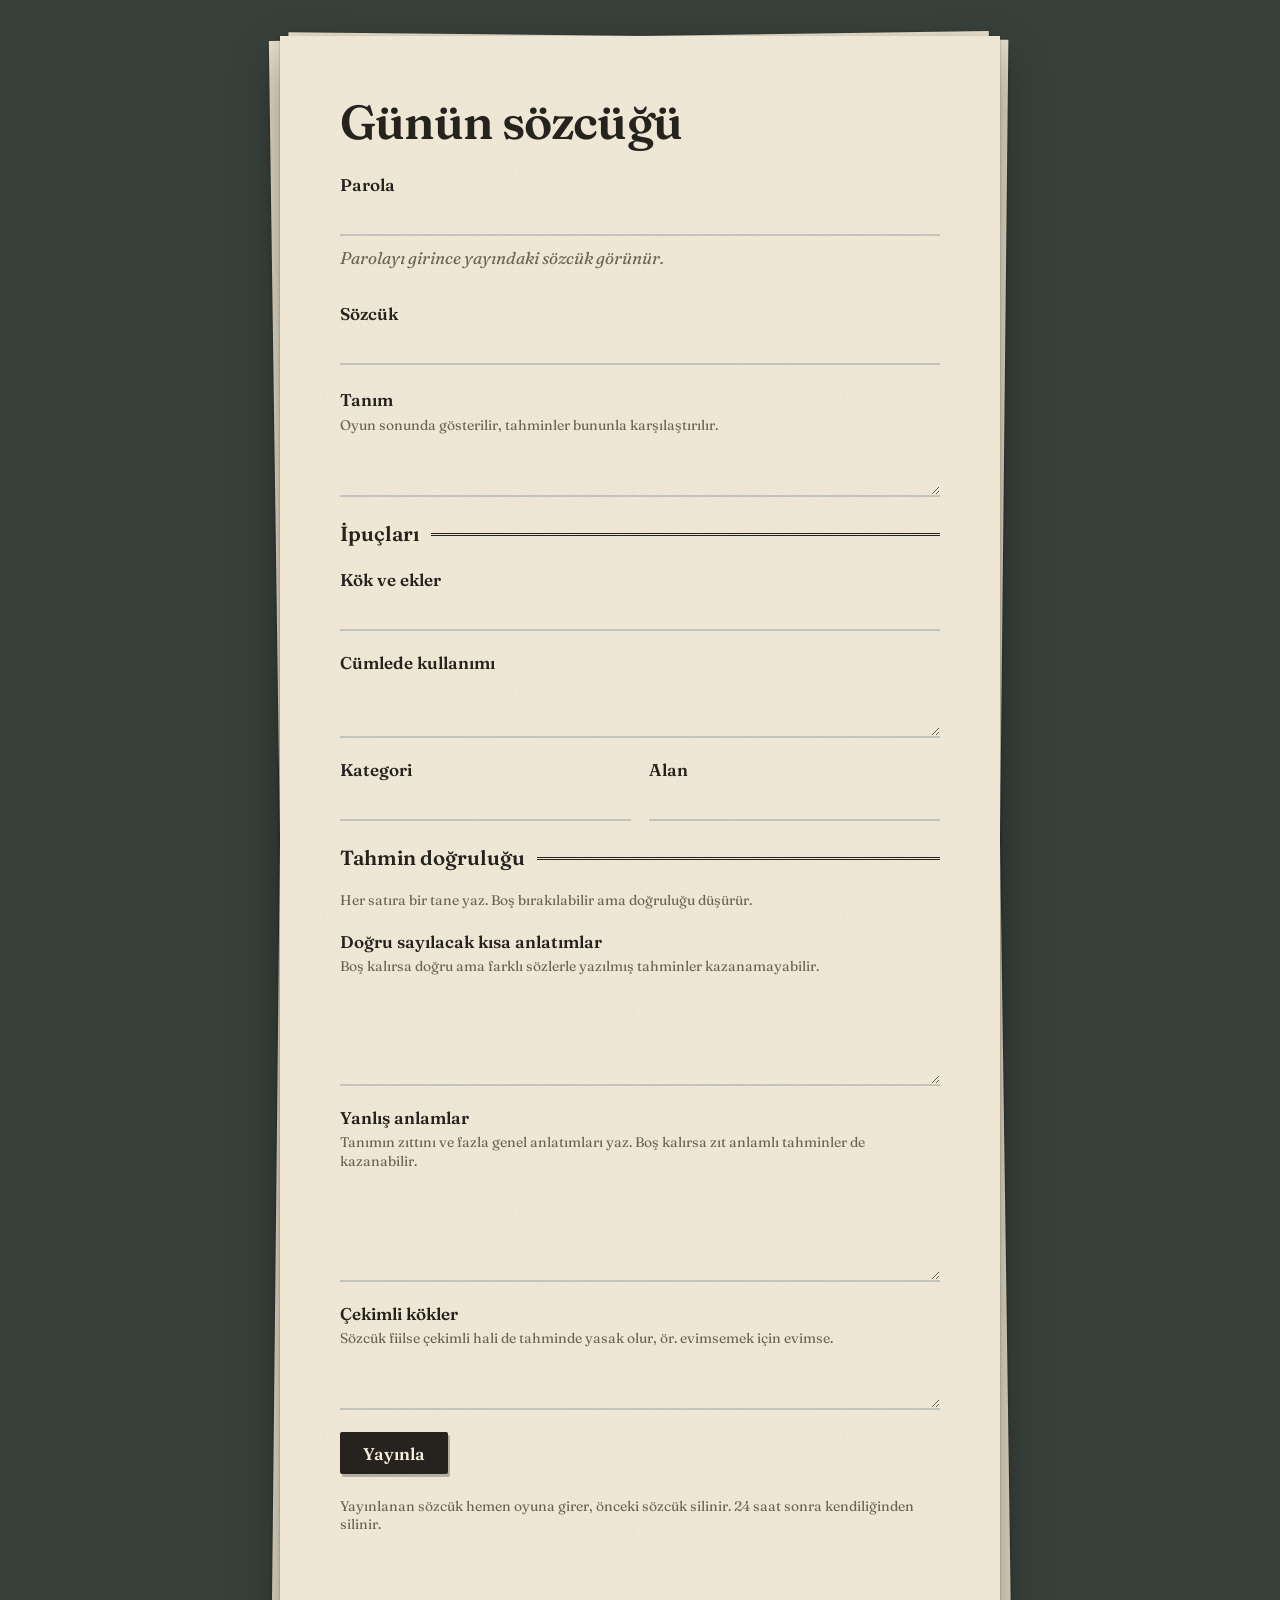
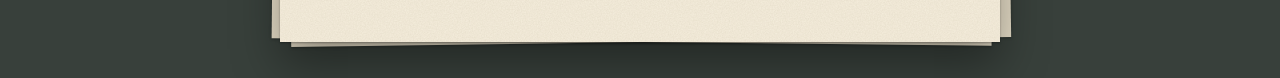
==== frontend/admin/index.html @ 65b95949 "Günün sözcüğünü yönetim sayfasından yükle Sabit bulmaca listesi yerine günün sözcüğü ADMIN_TOKEN kor" ====
<!DOCTYPE html>
<html lang="tr">
<head>
  <meta charset="utf-8">
  <meta name="viewport" content="width=device-width, initial-scale=1">
  <meta name="robots" content="noindex">
  <title>Sözcüklemece yönetim</title>
  <link rel="stylesheet" href="../style.css">
  <link rel="stylesheet" href="admin.css">
</head>
<body>
  <main class="sheet">
    <h1 class="admin-title">Günün sözcüğü</h1>

    <label class="admin-field admin-token">
      <span class="admin-label">Parola</span>
      <input id="admin-token" type="password" autocomplete="current-password">
    </label>
    <p id="word-status" class="admin-status" role="status">Parolayı girince yayındaki sözcük görünür.</p>

    <form id="word-form" class="admin-form" autocomplete="off">
      <label class="admin-field">
        <span class="admin-label">Sözcük</span>
        <input name="word" maxlength="60" required>
      </label>

      <label class="admin-field">
        <span class="admin-label">Tanım</span>
        <span class="admin-help">Oyun sonunda gösterilir, tahminler bununla karşılaştırılır.</span>
        <textarea name="definition" rows="2" maxlength="500" required></textarea>
      </label>

      <fieldset class="admin-group">
        <legend>İpuçları</legend>
        <label class="admin-field">
          <span class="admin-label">Kök ve ekler</span>
          <input name="parts" maxlength="500" required>
        </label>
        <label class="admin-field">
          <span class="admin-label">Cümlede kullanımı</span>
          <textarea name="sentence" rows="2" maxlength="500" required></textarea>
        </label>
        <div class="admin-row">
          <label class="admin-field">
            <span class="admin-label">Kategori</span>
            <input name="category" maxlength="60" required>
          </label>
          <label class="admin-field">
            <span class="admin-label">Alan</span>
            <input name="field" maxlength="60" required>
          </label>
        </div>
      </fieldset>

      <fieldset class="admin-group">
        <legend>Tahmin doğruluğu</legend>
        <p class="admin-help">Her satıra bir tane yaz. Boş bırakılabilir ama doğruluğu düşürür.</p>
        <label class="admin-field">
          <span class="admin-label">Doğru sayılacak kısa anlatımlar</span>
          <span class="admin-help">Boş kalırsa doğru ama farklı sözlerle yazılmış tahminler kazanamayabilir.</span>
          <textarea name="also_accepted" rows="4"></textarea>
        </label>
        <label class="admin-field">
          <span class="admin-label">Yanlış anlamlar</span>
          <span class="admin-help">Tanımın zıttını ve fazla genel anlatımları yaz. Boş kalırsa zıt anlamlı tahminler de kazanabilir.</span>
          <textarea name="wrong_meanings" rows="4"></textarea>
        </label>
        <label class="admin-field">
          <span class="admin-label">Çekimli kökler</span>
          <span class="admin-help">Sözcük fiilse çekimli hali de tahminde yasak olur, ör. evimsemek için evimse.</span>
          <textarea name="inflected_stems" rows="2"></textarea>
        </label>
      </fieldset>

      <button id="publish-button" class="button admin-publish" type="submit">Yayınla</button>
      <p class="admin-help">Yayınlanan sözcük hemen oyuna girer, önceki sözcük silinir. 24 saat sonra kendiliğinden silinir.</p>
      <p id="form-message" class="admin-message" role="alert"></p>
    </form>
  </main>
  <script src="admin.js"></script>
</body>
</html>
---- frontend/style.css ----
@font-face {
  font-family: "Fraunces";
  font-style: normal;
  font-weight: 100 900;
  font-display: swap;
  src: url("fonts/fraunces-latin-ext-wght-normal.woff2") format("woff2");
  unicode-range: U+0100-02BA, U+02BD-02C5, U+02C7-02CC, U+02CE-02D7, U+02DD-02FF, U+0304, U+0308, U+0329, U+1D00-1DBF, U+1E00-1E9F, U+1EF2-1EFF, U+2020, U+20A0-20AB, U+20AD-20C0, U+2113, U+2C60-2C7F, U+A720-A7FF;
}

@font-face {
  font-family: "Fraunces";
  font-style: normal;
  font-weight: 100 900;
  font-display: swap;
  src: url("fonts/fraunces-latin-wght-normal.woff2") format("woff2");
  unicode-range: U+0000-00FF, U+0131, U+0152-0153, U+02BB-02BC, U+02C6, U+02DA, U+02DC, U+2000-206F, U+20AC, U+2122, U+2191, U+2193, U+2212, U+2215, U+FEFF, U+FFFD;
}

@font-face {
  font-family: "Fraunces";
  font-style: italic;
  font-weight: 100 900;
  font-display: swap;
  src: url("fonts/fraunces-latin-ext-wght-italic.woff2") format("woff2");
  unicode-range: U+0100-02BA, U+02BD-02C5, U+02C7-02CC, U+02CE-02D7, U+02DD-02FF, U+0304, U+0308, U+0329, U+1D00-1DBF, U+1E00-1E9F, U+1EF2-1EFF, U+2020, U+20A0-20AB, U+20AD-20C0, U+2113, U+2C60-2C7F, U+A720-A7FF;
}

@font-face {
  font-family: "Fraunces";
  font-style: italic;
  font-weight: 100 900;
  font-display: swap;
  src: url("fonts/fraunces-latin-wght-italic.woff2") format("woff2");
  unicode-range: U+0000-00FF, U+0131, U+0152-0153, U+02BB-02BC, U+02C6, U+02DA, U+02DC, U+2000-206F, U+20AC, U+2122, U+2191, U+2193, U+2212, U+2215, U+FEFF, U+FFFD;
}

@font-face {
  font-family: "Caveat";
  font-style: normal;
  font-weight: 600;
  font-display: swap;
  src: url("fonts/caveat-latin-ext-600-normal.woff2") format("woff2");
  unicode-range: U+0100-02BA, U+02BD-02C5, U+02C7-02CC, U+02CE-02D7, U+02DD-02FF, U+0304, U+0308, U+0329, U+1D00-1DBF, U+1E00-1E9F, U+1EF2-1EFF, U+2020, U+20A0-20AB, U+20AD-20C0, U+2113, U+2C60-2C7F, U+A720-A7FF;
}

@font-face {
  font-family: "Caveat";
  font-style: normal;
  font-weight: 600;
  font-display: swap;
  src: url("fonts/caveat-latin-600-normal.woff2") format("woff2");
  unicode-range: U+0000-00FF, U+0131, U+0152-0153, U+02BB-02BC, U+02C6, U+02DA, U+02DC, U+2000-206F, U+20AC, U+2122, U+2191, U+2193, U+2212, U+2215, U+FEFF, U+FFFD;
}

:root {
  --desk: #38403b;
  --paper: #f5eedd;
  --paper-under: #e8dfc9;
  --ink: #26231e;
  --ink-soft: #6c6355;
  --pen-blue: #26408f;
  --pencil-red: #b3271d;
  --rule: rgba(58, 84, 120, 0.24);
  --serif: "Fraunces", Georgia, "Times New Roman", serif;
  --hand: "Caveat", "Segoe Print", cursive;
  --sheet-margin: 36px;
  --sheet-padding: clamp(28px, 6vw, 60px);
  --grain: url("data:image/svg+xml,%3Csvg xmlns='http://www.w3.org/2000/svg' width='260' height='260'%3E%3Cfilter id='n'%3E%3CfeTurbulence type='fractalNoise' baseFrequency='.75' numOctaves='3' stitchTiles='stitch'/%3E%3CfeColorMatrix values='0 0 0 0 .36 0 0 0 0 .28 0 0 0 0 .17 .16 0 0 0 0'/%3E%3C/filter%3E%3Crect width='100%25' height='100%25' filter='url(%23n)'/%3E%3C/svg%3E");
}

*,
*::before,
*::after {
  box-sizing: border-box;
}

[hidden] {
  display: none !important;
}

html {
  font-size: 17px;
}

body {
  margin: 0;
  min-height: 100dvh;
  padding: var(--sheet-margin) 16px;
  color: var(--ink);
  background: var(--desk);
  font-family: var(--serif);
  line-height: 1.5;
}

.sheet {
  position: relative;
  max-width: 720px;
  min-height: calc(100dvh - 2 * var(--sheet-margin));
  margin: 0 auto;
  padding: var(--sheet-padding);
  background-color: var(--paper);
  background-image: var(--grain);
  box-shadow: 0 1px 2px rgba(0, 0, 0, 0.3), 0 22px 44px rgba(0, 0, 0, 0.38);
}

.sheet::before,
.sheet::after {
  content: "";
  position: absolute;
  inset: 0;
  z-index: -1;
  background-color: var(--paper-under);
  box-shadow: 0 1px 3px rgba(0, 0, 0, 0.3);
}

.sheet::before {
  transform: rotate(-0.8deg);
}

.sheet::after {
  transform: rotate(0.6deg);
}

h1,
h2,
p {
  margin: 0;
}

.landing-page {
  --sheet-margin: 20px;
}

.landing-page .sheet {
  max-width: clamp(720px, 82vw, 1240px);
}

.landing {
  display: flex;
  flex-direction: column;
  align-items: center;
  justify-content: center;
  min-height: calc(100dvh - 2 * var(--sheet-margin) - 2 * var(--sheet-padding));
  text-align: center;
}

.logo {
  font-size: clamp(3.4rem, 8.6vw, 9rem);
  font-weight: 600;
  line-height: 1.05;
  letter-spacing: -0.025em;
}

.logo-gloss {
  max-width: 36rem;
  margin-top: 1.5rem;
  padding-top: 1.5rem;
  border-top: 3px double var(--ink);
  color: var(--ink-soft);
  font-size: clamp(1.15rem, 1.75vw, 1.6rem);
  text-wrap: balance;
}

.logo-gloss em {
  color: var(--pencil-red);
}

.play-area {
  min-height: 3.8rem;
  margin-top: 3rem;
}

.today-date {
  margin-top: 1.8rem;
  color: var(--ink-soft);
  font-size: 1.05rem;
  font-style: italic;
}

.button {
  padding: 0.62em 1.35em;
  border: 0;
  border-radius: 2px;
  color: var(--paper);
  background: var(--ink);
  box-shadow: 2px 3px 0 rgba(38, 35, 30, 0.28);
  font-family: var(--serif);
  font-size: 1rem;
  font-weight: 600;
  cursor: pointer;
  transition: transform 0.08s ease, box-shadow 0.08s ease;
}

.button:hover {
  transform: translate(-1px, -1px);
  box-shadow: 3px 4px 0 rgba(38, 35, 30, 0.28);
}

.button:active {
  transform: translate(1px, 2px);
  box-shadow: 0 0 0 rgba(38, 35, 30, 0.28);
}

.button:disabled {
  opacity: 0.55;
  cursor: wait;
}

.button-play {
  padding: 0.7em 1.6em;
  font-size: clamp(1.1rem, 1.7vw, 1.5rem);
}

.button:focus-visible,
.hint-button:focus-visible {
  outline: 2px solid var(--pen-blue);
  outline-offset: 3px;
}

.game-header {
  text-align: center;
}

.game-word {
  font-size: clamp(2.3rem, 11vw, 5rem);
  animation: word-appears 0.4s ease-out;
}

.timer {
  display: block;
  margin-top: 0.7rem;
  font-size: 1.6rem;
  font-weight: 600;
  line-height: 1;
  font-variant-numeric: tabular-nums lining-nums;
  letter-spacing: -0.01em;
}

.time-bar {
  height: 3px;
  margin-top: 0.45rem;
  background: var(--rule);
}

.time-bar-fill {
  width: 100%;
  height: 100%;
  background: var(--ink);
}

.low-time .timer {
  color: var(--pencil-red);
}

.low-time .time-bar-fill {
  background: var(--pencil-red);
}

.headword {
  font-size: clamp(2.3rem, 8vw, 3.4rem);
  font-weight: 600;
  line-height: 1.1;
  letter-spacing: -0.02em;
  overflow-wrap: anywhere;
}

.hint-list {
  display: flex;
  flex-wrap: wrap;
  gap: 0.55rem 0.7rem;
  margin-top: 0.5rem;
}

.hint-slot-open {
  flex-basis: 100%;
  order: -1;
}

.hint-button {
  display: inline-flex;
  gap: 0.55em;
  padding: 0.34em 0.7em;
  border: 1px dashed var(--ink-soft);
  border-radius: 2px;
  color: var(--ink);
  background: transparent;
  font-family: var(--serif);
  font-size: 0.86rem;
  cursor: pointer;
}

.hint-button:hover {
  border-style: solid;
  background: rgba(38, 35, 30, 0.05);
}

.hint-cost {
  color: var(--pencil-red);
  font-variant-numeric: lining-nums;
}

.entry-line {
  overflow-wrap: anywhere;
}

.hint-line-label {
  display: block;
  color: var(--ink-soft);
  font-size: 0.74rem;
  font-style: normal;
  letter-spacing: 0.04em;
  text-transform: uppercase;
}

.hint-sentence {
  font-style: italic;
}

.hint-category {
  color: var(--pencil-red);
}

.guess-form {
  margin-top: 2rem;
}

.guess-label {
  font-size: 1.05rem;
  font-style: italic;
}

.guess-row {
  display: flex;
  align-items: flex-end;
  gap: 0.8rem;
  margin-top: 0.2rem;
}

.guess-input {
  flex: 1;
  min-width: 0;
  padding: 0.1rem 0.1rem 0.15rem;
  border: 0;
  border-bottom: 2px solid var(--rule);
  border-radius: 0;
  outline: none;
  color: var(--pen-blue);
  background: transparent;
  font-family: var(--hand);
  font-size: 1.75rem;
  font-weight: 600;
  line-height: 1.25;
}

.guess-input:focus {
  border-bottom-color: var(--pen-blue);
}

.feedback {
  min-height: 2rem;
  margin-top: 0.6rem;
  color: var(--pencil-red);
  font-family: var(--hand);
  font-size: 1.45rem;
  font-weight: 600;
  line-height: 1.3;
  transform: rotate(-0.8deg);
  transform-origin: left;
}

.guess-list {
  margin: 1.2rem 0 0;
  padding: 0;
  list-style: none;
}

.guess-item {
  display: grid;
  grid-template-columns: minmax(0, 1fr) 84px 7.2rem;
  gap: 0.2rem 0.8rem;
  align-items: center;
  padding: 0.3rem 0;
  border-bottom: 1px solid var(--rule);
  animation: guess-appears 0.25s ease-out;
}

.guess-text {
  color: var(--pen-blue);
  font-family: var(--hand);
  font-size: 1.4rem;
  font-weight: 600;
  line-height: 1.2;
  overflow-wrap: anywhere;
}

.meter {
  display: block;
  height: 9px;
  border: 1px solid var(--ink-soft);
}

.meter-fill {
  display: block;
  height: 100%;
  background: repeating-linear-gradient(115deg, var(--pen-blue) 0 2px, transparent 2px 4px);
}

.guess-verdict {
  color: var(--ink-soft);
  font-size: 0.8rem;
  font-variant-numeric: lining-nums;
  text-align: right;
  white-space: nowrap;
}

.stamp {
  float: right;
  margin: 0.2rem 0 0.8rem 1rem;
  padding: 0.18em 0.6em;
  border: 3px double var(--pencil-red);
  color: var(--pencil-red);
  font-size: 1.3rem;
  font-weight: 700;
  letter-spacing: 0.08em;
  text-transform: uppercase;
  mix-blend-mode: multiply;
  transform: rotate(-7deg);
  animation: stamp-lands 0.28s cubic-bezier(0.2, 0.9, 0.3, 1.2);
}

.stamp-lost {
  border-color: var(--ink-soft);
  color: var(--ink-soft);
}

.result .entry {
  margin-top: 0.3rem;
}

.entry-category {
  margin-top: 0.3rem;
  color: var(--pencil-red);
  font-size: 0.92rem;
}

.result .entry-line:not(.entry-category) {
  margin-top: 0.75rem;
  color: var(--ink-soft);
}

.result .entry-sentence {
  font-style: italic;
}

.definition {
  clear: both;
  margin-top: 1.1rem;
  padding-left: 0.9rem;
  border-left: 3px solid var(--pencil-red);
  font-size: 1.32rem;
  font-weight: 500;
  line-height: 1.35;
}

.tally {
  display: flex;
  flex-wrap: wrap;
  gap: 0.7rem 2.2rem;
  align-items: flex-end;
  margin: 2rem 0 1.8rem;
  padding: 1rem 0;
  border-top: 3px double var(--ink);
  border-bottom: 1px solid var(--ink);
}

.tally-item dt {
  color: var(--ink-soft);
  font-size: 0.74rem;
  letter-spacing: 0.04em;
  text-transform: uppercase;
}

.tally-item dd {
  margin: 0;
  font-size: 1.35rem;
  font-weight: 600;
  line-height: 1.2;
  font-variant-numeric: lining-nums;
}

.tally-score dd {
  font-size: 2.5rem;
  line-height: 1;
}

.error-banner {
  margin-top: 1.5rem;
  color: var(--pencil-red);
  font-style: italic;
  text-align: center;
}

@keyframes word-appears {
  from {
    opacity: 0;
    transform: translateY(8px);
  }
}

@keyframes guess-appears {
  from {
    opacity: 0;
    transform: translateY(-5px);
  }
}

@keyframes stamp-lands {
  from {
    opacity: 0;
    transform: rotate(-7deg) scale(1.7);
  }
}

@media (max-width: 760px) {
  :root,
  .landing-page {
    --sheet-margin: 0px;
  }

  body {
    padding: 0;
  }

  .sheet,
  .landing-page .sheet {
    max-width: none;
    box-shadow: none;
  }

  .sheet::before,
  .sheet::after {
    display: none;
  }

  .logo {
    font-size: 12.4vw;
  }

  .guess-item {
    grid-template-columns: 84px minmax(0, 1fr);
  }

  .guess-text {
    grid-column: 1 / -1;
  }

  .tally {
    gap: 0.7rem 1.5rem;
  }
}

@media (prefers-reduced-motion: reduce) {
  *,
  *::before,
  *::after {
    animation: none !important;
    transition: none !important;
  }
}
---- frontend/admin/admin.css ----
.admin-title {
  font-size: clamp(2rem, 6vw, 2.8rem);
  font-weight: 600;
  line-height: 1.1;
  letter-spacing: -0.02em;
}

.admin-token {
  margin-top: 1.4rem;
}

.admin-status {
  margin-top: 0.5rem;
  color: var(--ink-soft);
  font-style: italic;
}

.admin-form {
  display: grid;
  gap: 1.3rem;
  margin-top: 1.8rem;
}

.admin-group {
  display: grid;
  gap: 1.1rem;
  min-width: 0;
  margin: 0;
  padding: 1rem 0 0;
  border: 0;
  border-top: 3px double var(--ink);
}

.admin-group legend {
  padding: 0 0.7rem 0 0;
  font-size: 1.2rem;
  font-weight: 600;
}

.admin-row {
  display: grid;
  grid-template-columns: repeat(auto-fit, minmax(11rem, 1fr));
  gap: 1.1rem;
}

.admin-field {
  display: grid;
  gap: 0.15rem;
}

.admin-label {
  font-weight: 600;
}

.admin-help {
  color: var(--ink-soft);
  font-size: 0.82rem;
  line-height: 1.35;
}

.admin-field input,
.admin-field textarea {
  width: 100%;
  padding: 0.3rem 0.1rem;
  border: 0;
  border-bottom: 2px solid var(--rule);
  border-radius: 0;
  outline: none;
  color: var(--pen-blue);
  background: transparent;
  font-family: var(--serif);
  font-size: 1.05rem;
  line-height: 1.35;
  resize: vertical;
}

.admin-field input:focus,
.admin-field textarea:focus {
  border-bottom-color: var(--pen-blue);
}

.admin-publish {
  justify-self: start;
}

.admin-message {
  min-height: 1.5rem;
  color: var(--pencil-red);
  font-style: italic;
}
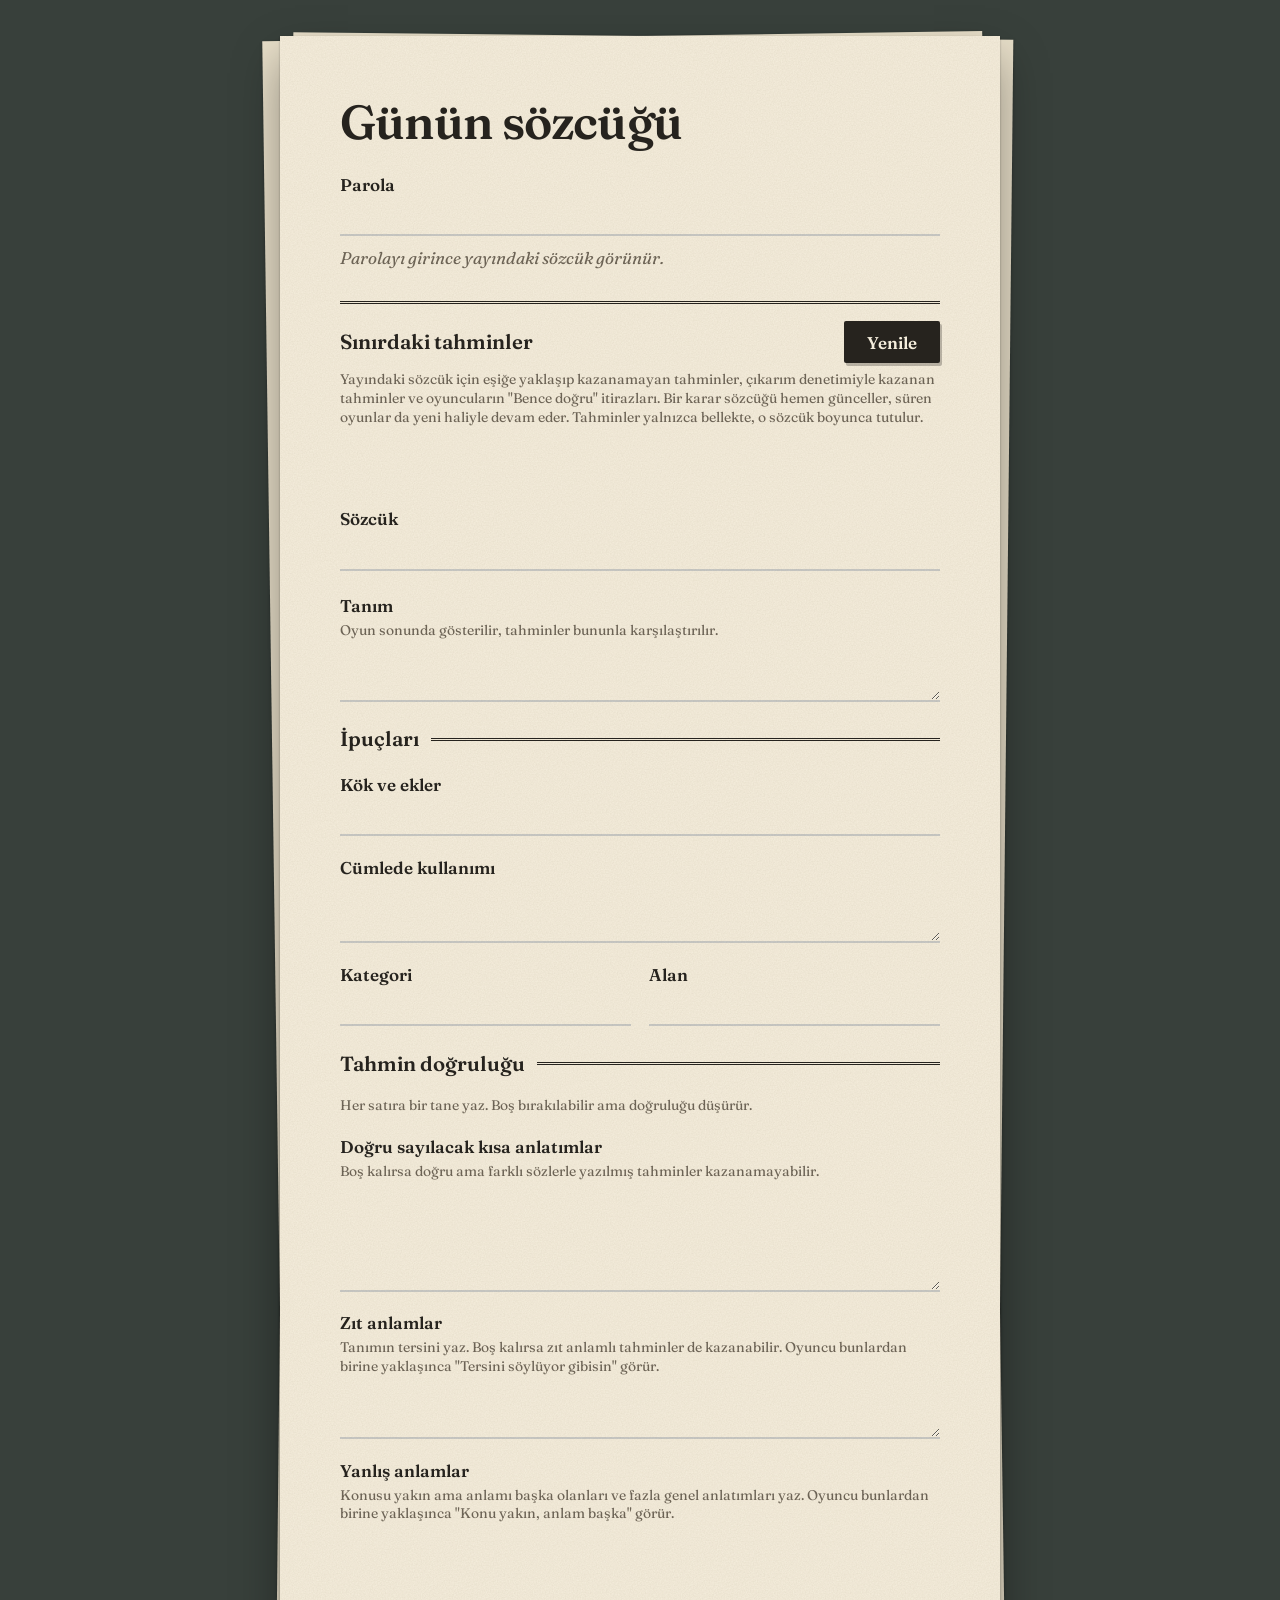
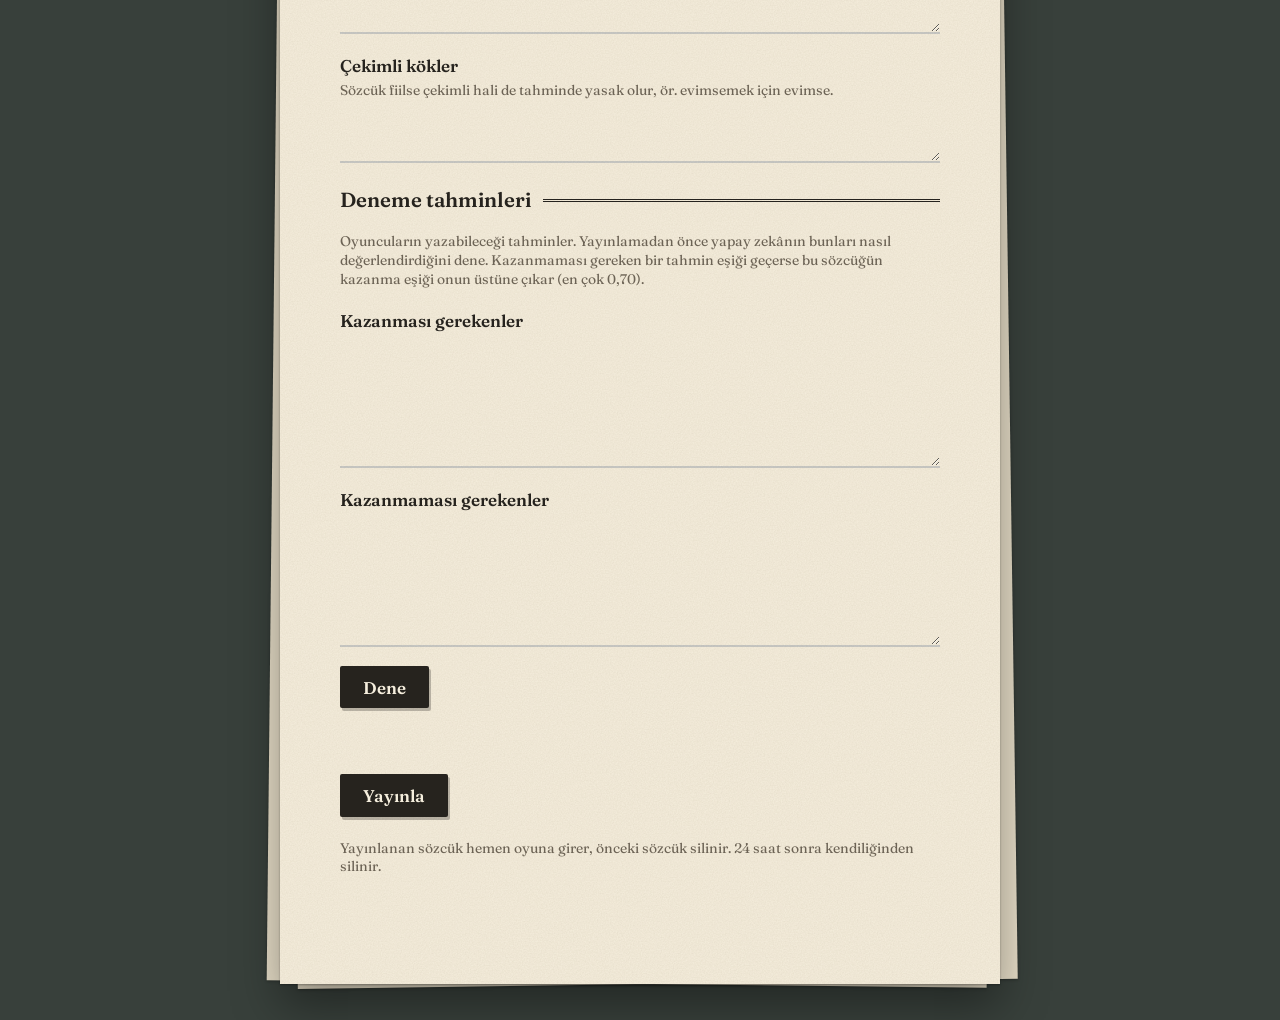
==== commit 8b910593: "Yönetici sayfasını .env içindeki gizli bir yoldan sun Depo herkese açık olduğu için yönetici sayfası" ====
--- a/frontend/admin/index.html
+++ b/frontend/admin/index.html
@@ -17,6 +17,16 @@
       <input id="admin-token" type="password" autocomplete="current-password">
     </label>
     <p id="word-status" class="admin-status" role="status">Parolayı girince yayındaki sözcük görünür.</p>
+
+    <section class="admin-review">
+      <div class="admin-review-head">
+        <h2 class="admin-review-title">Sınırdaki tahminler</h2>
+        <button id="review-refresh" class="button" type="button">Yenile</button>
+      </div>
+      <p class="admin-help">Yayındaki sözcük için eşiğe yaklaşıp kazanamayan tahminler, çıkarım denetimiyle kazanan tahminler ve oyuncuların "Bence doğru" itirazları. Bir karar sözcüğü hemen günceller, süren oyunlar da yeni haliyle devam eder. Tahminler yalnızca bellekte, o sözcük boyunca tutulur.</p>
+      <p id="review-message" class="admin-message" role="status"></p>
+      <ol id="review-list" class="check-list"></ol>
+    </section>
 
     <form id="word-form" class="admin-form" autocomplete="off">
       <label class="admin-field">
@@ -61,8 +71,13 @@
           <textarea name="also_accepted" rows="4"></textarea>
         </label>
         <label class="admin-field">
+          <span class="admin-label">Zıt anlamlar</span>
+          <span class="admin-help">Tanımın tersini yaz. Boş kalırsa zıt anlamlı tahminler de kazanabilir. Oyuncu bunlardan birine yaklaşınca "Tersini söylüyor gibisin" görür.</span>
+          <textarea name="opposite_meanings" rows="2"></textarea>
+        </label>
+        <label class="admin-field">
           <span class="admin-label">Yanlış anlamlar</span>
-          <span class="admin-help">Tanımın zıttını ve fazla genel anlatımları yaz. Boş kalırsa zıt anlamlı tahminler de kazanabilir.</span>
+          <span class="admin-help">Konusu yakın ama anlamı başka olanları ve fazla genel anlatımları yaz. Oyuncu bunlardan birine yaklaşınca "Konu yakın, anlam başka" görür.</span>
           <textarea name="wrong_meanings" rows="4"></textarea>
         </label>
         <label class="admin-field">
@@ -70,6 +85,27 @@
           <span class="admin-help">Sözcük fiilse çekimli hali de tahminde yasak olur, ör. evimsemek için evimse.</span>
           <textarea name="inflected_stems" rows="2"></textarea>
         </label>
+      </fieldset>
+
+      <fieldset class="admin-group">
+        <legend>Deneme tahminleri</legend>
+        <p class="admin-help">Oyuncuların yazabileceği tahminler. Yayınlamadan önce yapay zekânın bunları nasıl değerlendirdiğini dene. Kazanmaması gereken bir tahmin eşiği geçerse bu sözcüğün kazanma eşiği onun üstüne çıkar (en çok 0,70).</p>
+        <label class="admin-field">
+          <span class="admin-label">Kazanması gerekenler</span>
+          <textarea name="right_test_guesses" rows="5"></textarea>
+        </label>
+        <label class="admin-field">
+          <span class="admin-label">Kazanmaması gerekenler</span>
+          <textarea name="wrong_test_guesses" rows="5"></textarea>
+        </label>
+        <div class="admin-actions">
+          <button id="check-button" class="button" type="button">Dene</button>
+        </div>
+        <p id="check-message" class="admin-message" role="status"></p>
+        <div id="check-report" class="check-report" hidden>
+          <p id="check-summary" class="check-summary"></p>
+          <ol id="check-list" class="check-list"></ol>
+        </div>
       </fieldset>
 
       <button id="publish-button" class="button admin-publish" type="submit">Yayınla</button>
--- a/frontend/admin/admin.css
+++ b/frontend/admin/admin.css
@@ -88,3 +88,88 @@
   color: var(--pencil-red);
   font-style: italic;
 }
+
+.admin-actions {
+  display: flex;
+  flex-wrap: wrap;
+  gap: 0.8rem;
+}
+
+.check-summary {
+  color: var(--ink);
+}
+
+.check-list {
+  margin: 0.6rem 0 0;
+  padding: 0;
+  list-style: none;
+}
+
+.check-row {
+  display: grid;
+  grid-template-columns: 1.2rem minmax(0, 1fr) auto;
+  gap: 0.2rem 0.6rem;
+  align-items: baseline;
+  padding: 0.3rem 0;
+  border-bottom: 1px solid var(--rule);
+}
+
+.check-mark {
+  color: var(--ink-soft);
+}
+
+.check-row-off .check-mark {
+  color: var(--pencil-red);
+  font-weight: 600;
+}
+
+.check-text {
+  color: var(--pen-blue);
+  overflow-wrap: anywhere;
+}
+
+.check-verdict {
+  color: var(--ink-soft);
+  font-size: 0.82rem;
+  text-align: right;
+}
+
+.check-move {
+  grid-column: 2 / -1;
+  justify-self: start;
+  padding: 0;
+  border: 0;
+  color: var(--pencil-red);
+  background: none;
+  font-family: var(--serif);
+  font-size: 0.85rem;
+  text-decoration: underline;
+  cursor: pointer;
+}
+
+.admin-review {
+  display: grid;
+  gap: 0.4rem;
+  margin-top: 1.8rem;
+  padding-top: 1rem;
+  border-top: 3px double var(--ink);
+}
+
+.admin-review-head {
+  display: flex;
+  align-items: center;
+  justify-content: space-between;
+  gap: 1rem;
+}
+
+.admin-review-title {
+  font-size: 1.2rem;
+  font-weight: 600;
+}
+
+.review-actions {
+  display: flex;
+  flex-wrap: wrap;
+  grid-column: 2 / -1;
+  gap: 0.2rem 1rem;
+}
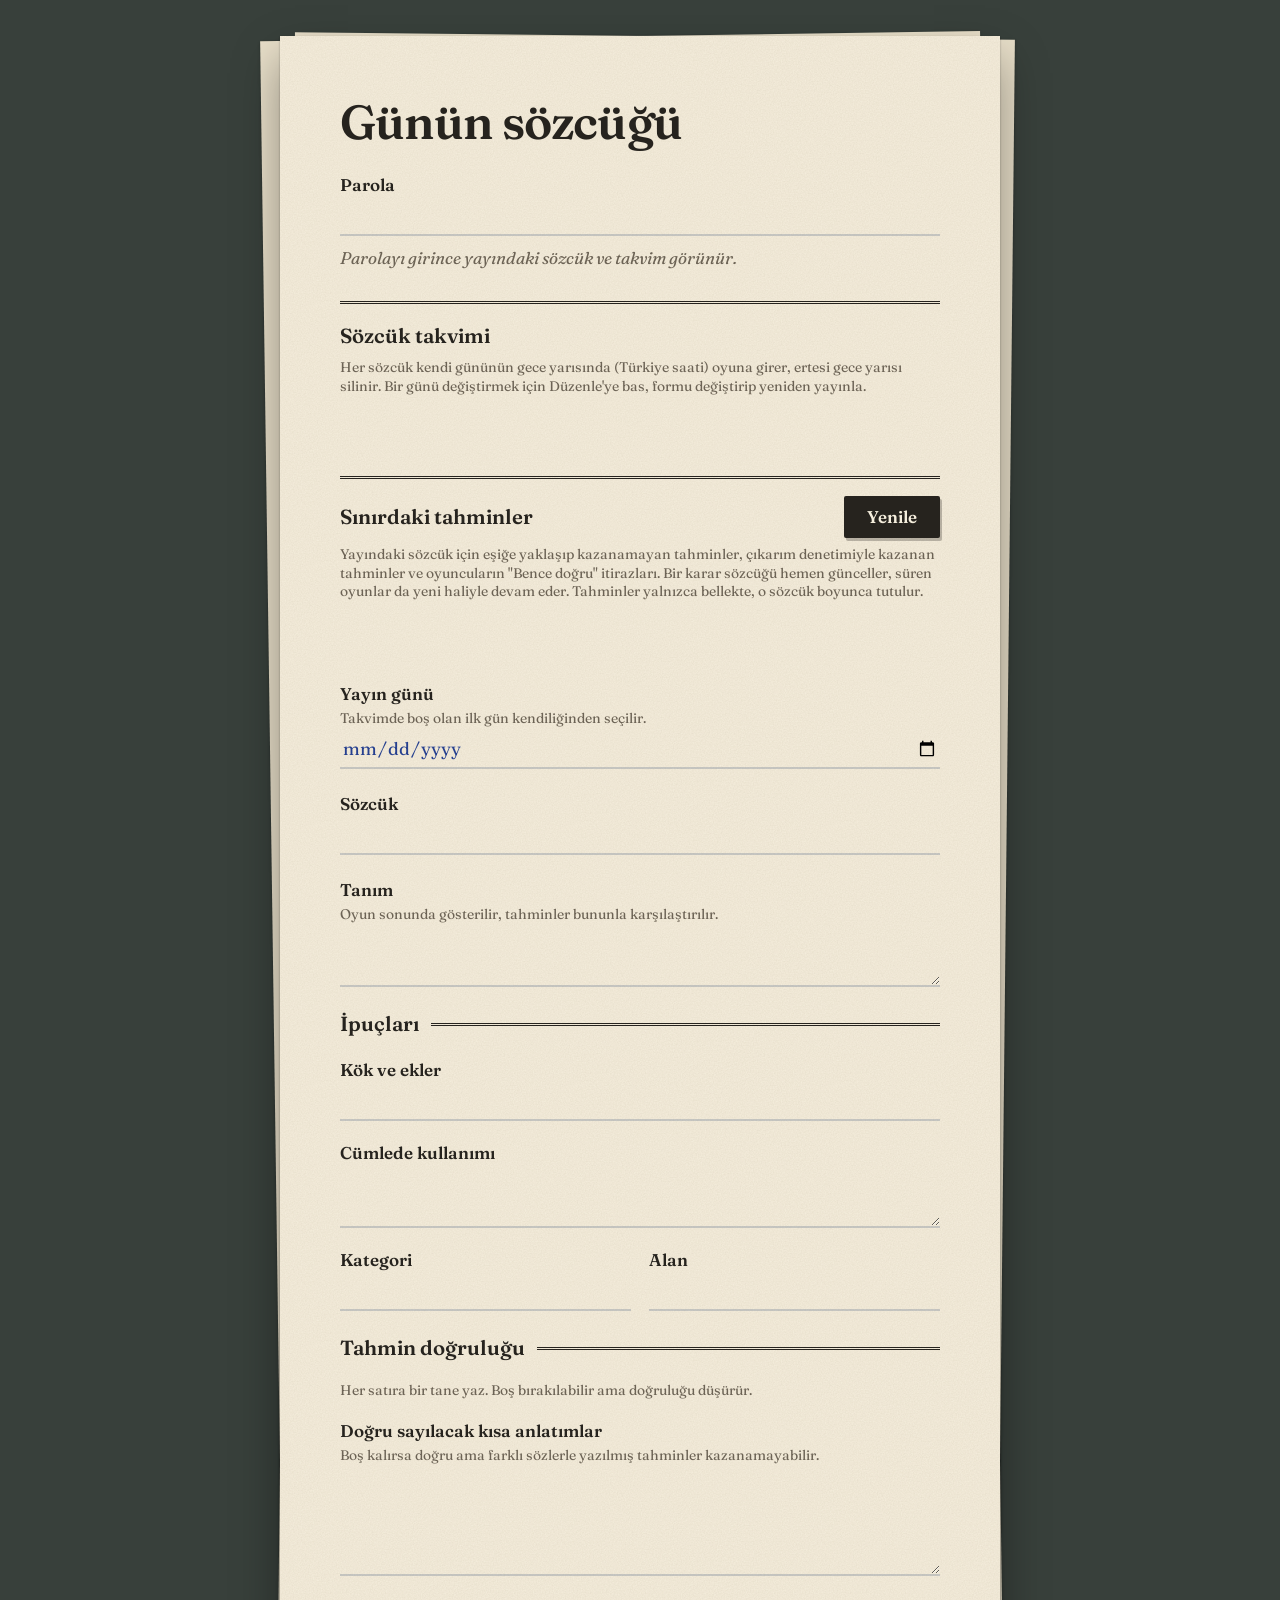
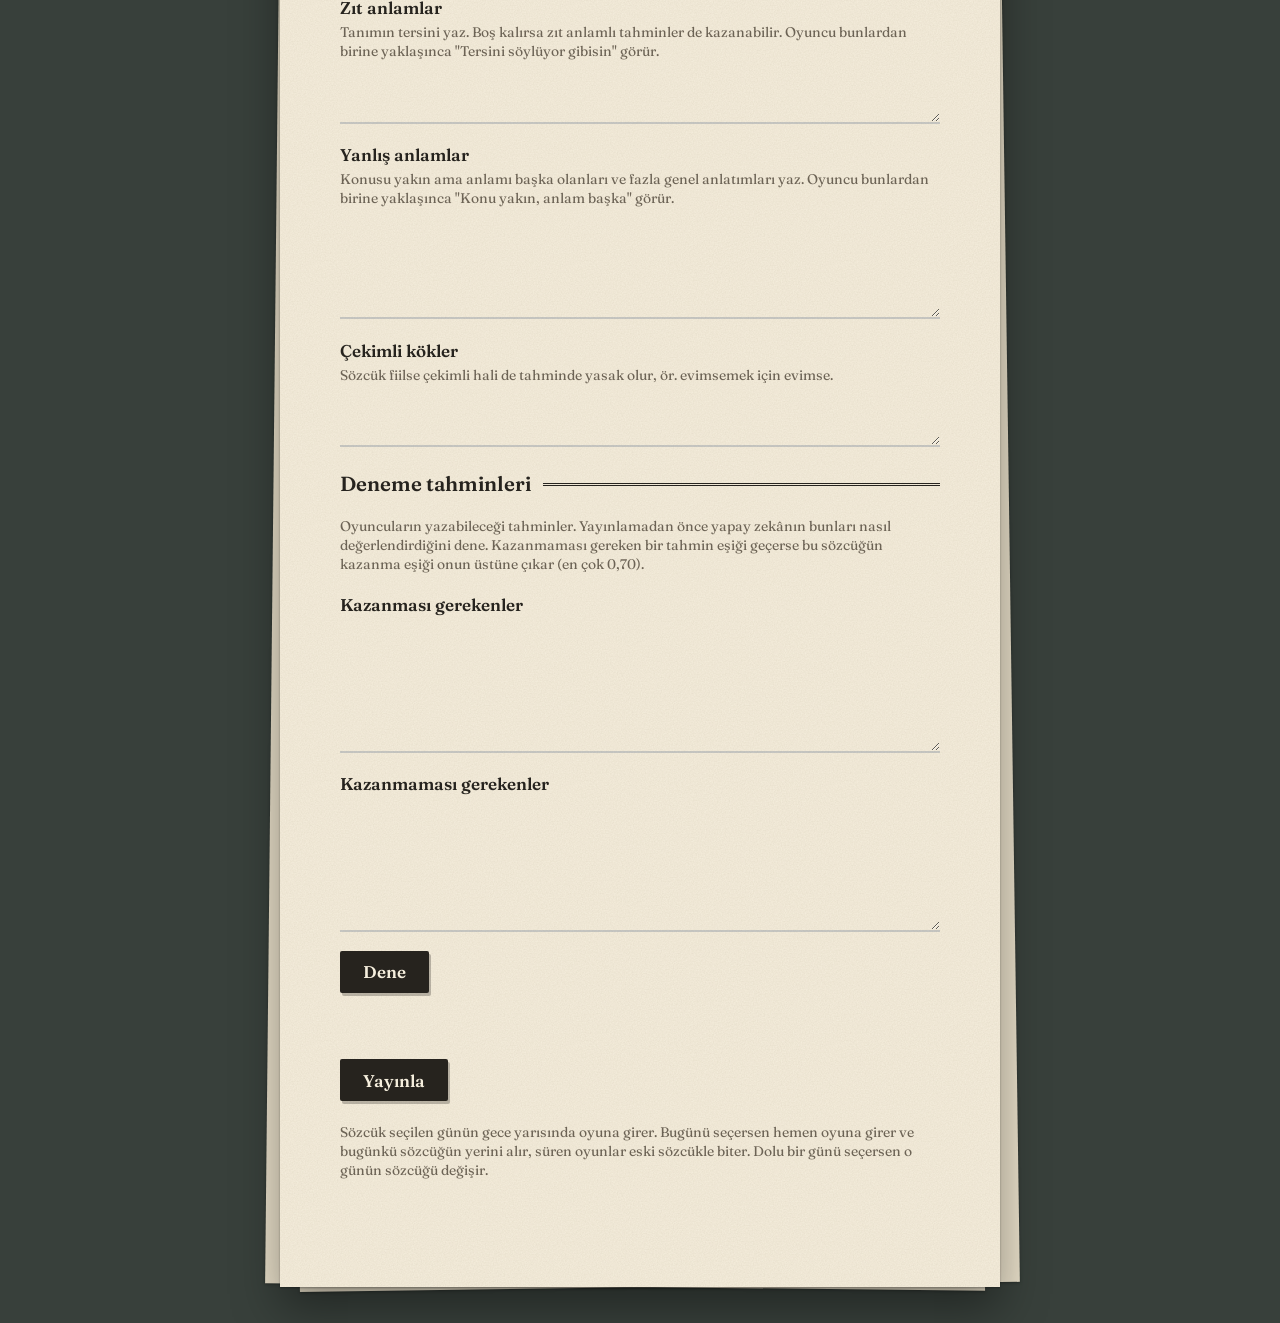
==== commit 92f4ab66: "Yönetici sözcükleri günler öncesinden takvime koyabilsin Her sözcük bir güne bağlı: o günün gece yar" ====
--- a/frontend/admin/index.html
+++ b/frontend/admin/index.html
@@ -16,7 +16,14 @@
       <span class="admin-label">Parola</span>
       <input id="admin-token" type="password" autocomplete="current-password">
     </label>
-    <p id="word-status" class="admin-status" role="status">Parolayı girince yayındaki sözcük görünür.</p>
+    <p id="word-status" class="admin-status" role="status">Parolayı girince yayındaki sözcük ve takvim görünür.</p>
+
+    <section class="admin-schedule">
+      <h2 class="admin-review-title">Sözcük takvimi</h2>
+      <p class="admin-help">Her sözcük kendi gününün gece yarısında (Türkiye saati) oyuna girer, ertesi gece yarısı silinir. Bir günü değiştirmek için Düzenle'ye bas, formu değiştirip yeniden yayınla.</p>
+      <p id="schedule-message" class="admin-message" role="status"></p>
+      <ol id="schedule-list" class="check-list"></ol>
+    </section>
 
     <section class="admin-review">
       <div class="admin-review-head">
@@ -29,6 +36,12 @@
     </section>
 
     <form id="word-form" class="admin-form" autocomplete="off">
+      <label class="admin-field">
+        <span class="admin-label">Yayın günü</span>
+        <span class="admin-help">Takvimde boş olan ilk gün kendiliğinden seçilir.</span>
+        <input name="date" type="date" required>
+      </label>
+
       <label class="admin-field">
         <span class="admin-label">Sözcük</span>
         <input name="word" maxlength="60" required>
@@ -109,7 +122,7 @@
       </fieldset>
 
       <button id="publish-button" class="button admin-publish" type="submit">Yayınla</button>
-      <p class="admin-help">Yayınlanan sözcük hemen oyuna girer, önceki sözcük silinir. 24 saat sonra kendiliğinden silinir.</p>
+      <p class="admin-help">Sözcük seçilen günün gece yarısında oyuna girer. Bugünü seçersen hemen oyuna girer ve bugünkü sözcüğün yerini alır, süren oyunlar eski sözcükle biter. Dolu bir günü seçersen o günün sözcüğü değişir.</p>
       <p id="form-message" class="admin-message" role="alert"></p>
     </form>
   </main>
--- a/frontend/admin/admin.css
+++ b/frontend/admin/admin.css
@@ -147,7 +147,8 @@
   cursor: pointer;
 }
 
-.admin-review {
+.admin-review,
+.admin-schedule {
   display: grid;
   gap: 0.4rem;
   margin-top: 1.8rem;
@@ -173,3 +174,26 @@
   grid-column: 2 / -1;
   gap: 0.2rem 1rem;
 }
+
+.schedule-row {
+  display: grid;
+  grid-template-columns: minmax(8rem, auto) minmax(0, 1fr) auto;
+  gap: 0.2rem 0.8rem;
+  align-items: baseline;
+  padding: 0.3rem 0;
+  border-bottom: 1px solid var(--rule);
+}
+
+.schedule-day {
+  color: var(--ink-soft);
+  font-size: 0.9rem;
+}
+
+.schedule-actions {
+  display: flex;
+  gap: 0.8rem;
+}
+
+.schedule-actions .check-move {
+  grid-column: auto;
+}
